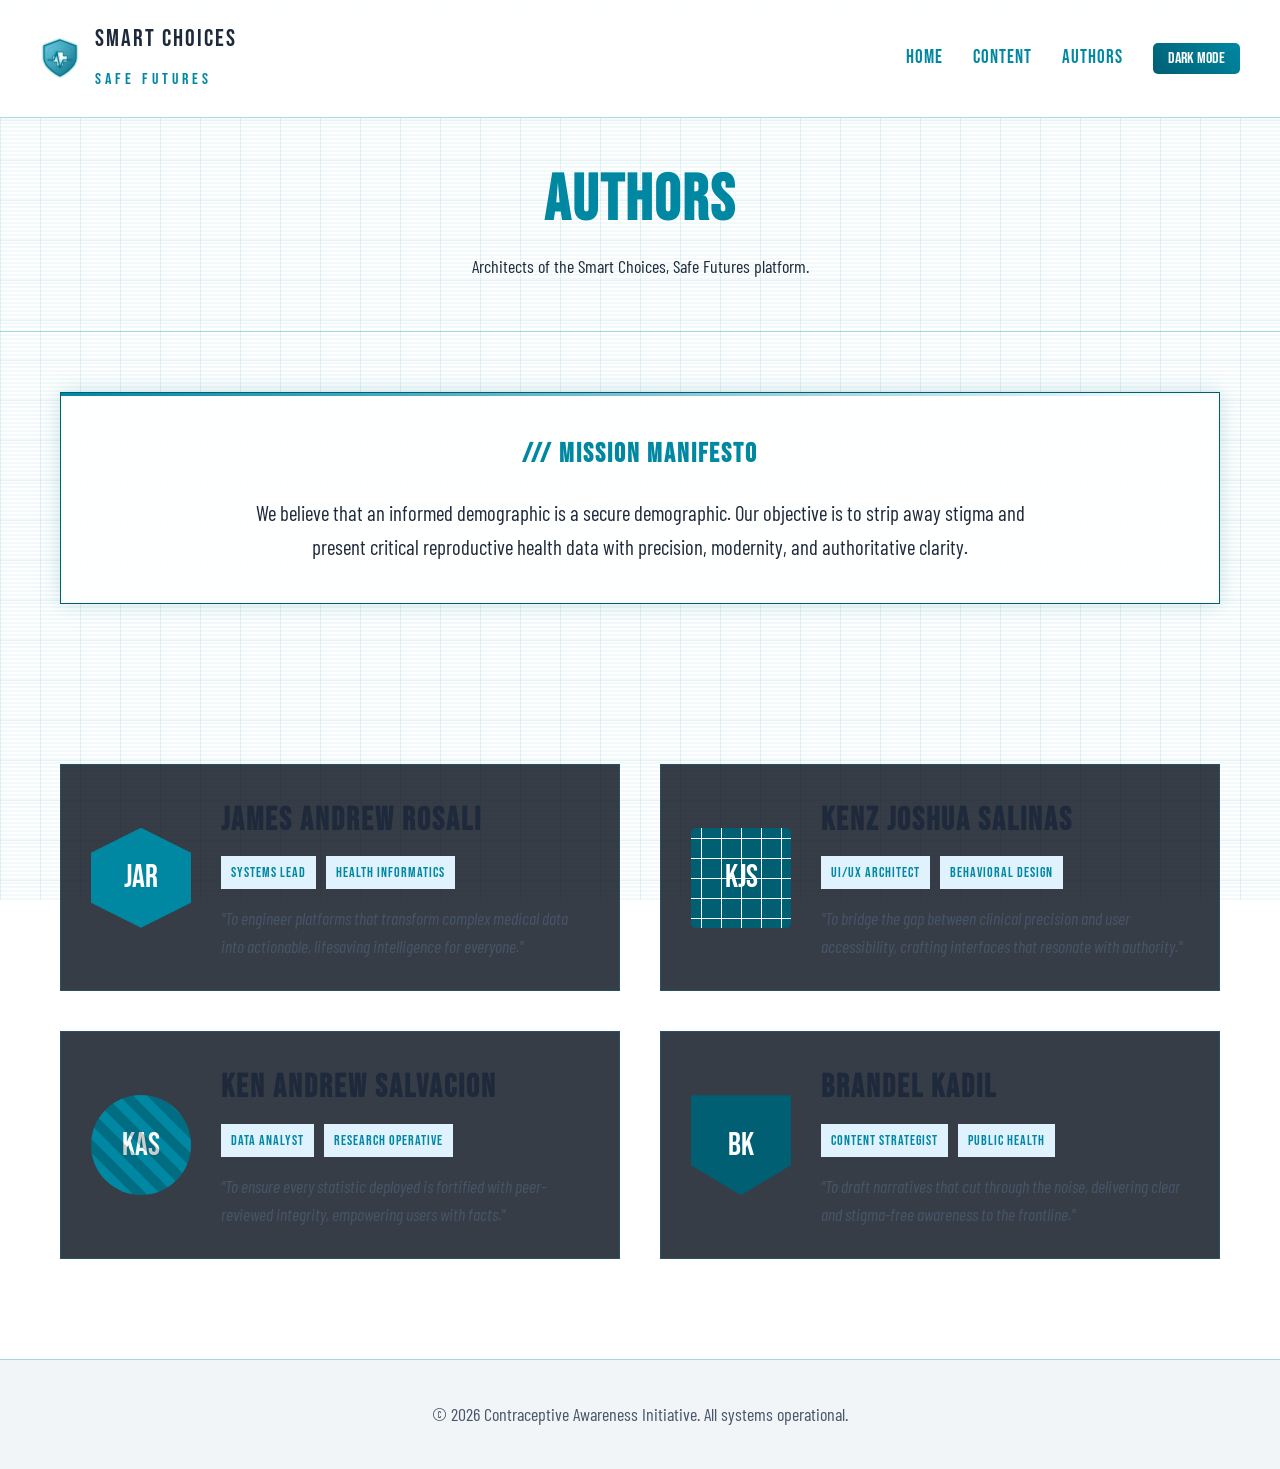
==== authors.html @ f2cb7732 "Initial commit: Contraceptive Awareness Platform with Light/Dark mode" ====
<!DOCTYPE html>
<html lang="en">
<head>
    <meta charset="UTF-8">
    <meta name="viewport" content="width=device-width, initial-scale=1.0">
    <title>Authors | Smart Choices, Safe Futures</title>
    <!-- Fonts -->
    <link rel="preconnect" href="https://fonts.googleapis.com">
    <link rel="preconnect" href="https://fonts.gstatic.com" crossorigin>
    <link href="https://fonts.googleapis.com/css2?family=Barlow+Condensed:wght@400;600;700&family=Bebas+Neue&display=swap" rel="stylesheet">
    
    <link rel="stylesheet" href="css/style.css">
    <link rel="stylesheet" href="css/authors.css">
    <link rel="icon" type="image/svg+xml" href="assets/logo-light.svg" id="favicon">
</head>
<body>
    <div class="bg-grid"></div>
    <div class="scanline"></div>

    <nav>
        <div class="brand">
            <img src="assets/logo-light.svg" alt="Smart Choices Logo" id="brand-logo">
            <span>SMART CHOICES<br><small style="color:var(--accent-cyan); font-size:1rem; letter-spacing: 4px;">SAFE FUTURES</small></span>
        </div>
        <div class="nav-links">
            <a href="index.html">Home</a>
            <a href="content.html">Content</a>
            <a href="authors.html">Authors</a>
            <button id="theme-toggle" class="btn-primary" style="padding: 5px 15px; font-size: 1rem; clip-path: none; border-radius: 5px;">Dark Mode</button>
        </div>
    </nav>

    <header class="page-header">
        <div class="container">
            <h1 class="page-title">Authors</h1>
            <p>Architects of the Smart Choices, Safe Futures platform.</p>
        </div>
    </header>

    <section class="manifesto-section">
        <div class="container">
            <div class="manifesto-box">
                <h2>/// Mission Manifesto</h2>
                <p>We believe that an informed demographic is a secure demographic. Our objective is to strip away stigma and present critical reproductive health data with precision, modernity, and authoritative clarity.</p>
            </div>
        </div>
    </section>

    <section class="team-section">
        <div class="container">
            <div class="grid-2">
                <!-- James -->
                <div class="author-card">
                    <div class="avatar avatar-hex">JAR</div>
                    <div class="author-info">
                        <h3>James Andrew Rosali</h3>
                        <div class="tags">
                            <span class="tag">Systems Lead</span>
                            <span class="tag">Health Informatics</span>
                        </div>
                        <p class="aspiration">"To engineer platforms that transform complex medical data into actionable, lifesaving intelligence for everyone."</p>
                    </div>
                </div>

                <!-- Kenz -->
                <div class="author-card">
                    <div class="avatar avatar-circuit">KJS</div>
                    <div class="author-info">
                        <h3>Kenz Joshua Salinas</h3>
                        <div class="tags">
                            <span class="tag">UI/UX Architect</span>
                            <span class="tag">Behavioral Design</span>
                        </div>
                        <p class="aspiration">"To bridge the gap between clinical precision and user accessibility, crafting interfaces that resonate with authority."</p>
                    </div>
                </div>

                <!-- Ken -->
                <div class="author-card">
                    <div class="avatar avatar-dna">KAS</div>
                    <div class="author-info">
                        <h3>Ken Andrew Salvacion</h3>
                        <div class="tags">
                            <span class="tag">Data Analyst</span>
                            <span class="tag">Research Operative</span>
                        </div>
                        <p class="aspiration">"To ensure every statistic deployed is fortified with peer-reviewed integrity, empowering users with facts."</p>
                    </div>
                </div>

                <!-- Brandel -->
                <div class="author-card">
                    <div class="avatar avatar-shield">BK</div>
                    <div class="author-info">
                        <h3>Brandel Kadil</h3>
                        <div class="tags">
                            <span class="tag">Content Strategist</span>
                            <span class="tag">Public Health</span>
                        </div>
                        <p class="aspiration">"To draft narratives that cut through the noise, delivering clear and stigma-free awareness to the frontline."</p>
                    </div>
                </div>

            </div>
        </div>
    </section>



    <footer>
        <div class="container">
            <p>&copy; 2026 Contraceptive Awareness Initiative. All systems operational.</p>
        </div>
    </footer>

    <script src="js/main.js"></script>
</body>
</html>
---- css/style.css ----
:root {
  --bg-color: #ffffff;
  --text-primary: #1e293b;
  --text-secondary: #475569;
  --accent-cyan: #0088a3;
  --accent-teal: #005f73;
  --accent-dark: #e0f2fe;
  --card-bg: rgba(255, 255, 255, 0.9);
  --border-color: rgba(0, 136, 163, 0.3);
  --error-color: #e11d48;
  
  --bg-grid-color: rgba(0, 136, 163, 0.1);
  --nav-bg: rgba(255, 255, 255, 0.9);
  --footer-bg: rgba(240, 244, 248, 0.9);
  
  --font-heading: 'Bebas Neue', sans-serif;
  --font-body: 'Barlow Condensed', sans-serif;
}

[data-theme="dark"] {
  --bg-color: #060D1A;
  --text-primary: #f0f4f8;
  --text-secondary: #8bacc4;
  --accent-cyan: #00e5ff;
  --accent-teal: #007c91;
  --accent-dark: #003b4d;
  --card-bg: rgba(6, 13, 26, 0.7);
  --border-color: rgba(0, 229, 255, 0.2);
  --error-color: #ff3366;
  
  --bg-grid-color: rgba(0, 229, 255, 0.05);
  --nav-bg: rgba(6, 13, 26, 0.8);
  --footer-bg: rgba(6, 13, 26, 0.9);
}

* {
  margin: 0;
  padding: 0;
  box-sizing: border-box;
}

body {
  font-family: var(--font-body);
  background-color: var(--bg-color);
  color: var(--text-primary);
  line-height: 1.6;
  font-size: 18px;
  overflow-x: hidden;
  position: relative;
}

/* Background Grid & Scanlines */
.bg-grid {
  position: fixed;
  top: 0;
  left: 0;
  width: 100vw;
  height: 100vh;
  background-image: 
    linear-gradient(var(--bg-grid-color) 1px, transparent 1px),
    linear-gradient(90deg, var(--bg-grid-color) 1px, transparent 1px);
  background-size: 40px 40px;
  z-index: -2;
  pointer-events: none;
}

.scanline {
  position: fixed;
  top: 0;
  left: 0;
  width: 100vw;
  height: 100vh;
  background: linear-gradient(
    to bottom,
    rgba(255, 255, 255, 0),
    rgba(255, 255, 255, 0) 50%,
    var(--bg-grid-color) 50%,
    var(--bg-grid-color)
  );
  background-size: 100% 4px;
  z-index: -1;
  pointer-events: none;
  animation: scan 10s linear infinite;
  opacity: 0.5;
}

@keyframes scan {
  from { background-position: 0 0; }
  to { background-position: 0 100vh; }
}

html {
  scroll-behavior: smooth;
}

h1, h2, h3, h4, h5, h6 {
  font-family: var(--font-heading);
  letter-spacing: 2px;
  text-transform: uppercase;
}

a {
  color: var(--accent-cyan);
  text-decoration: none;
  transition: all 0.3s ease;
}

a:hover {
  color: var(--text-primary);
  text-shadow: 0 0 10px var(--accent-cyan);
}

/* Navigation */
nav {
  position: fixed;
  top: 0;
  width: 100%;
  padding: 20px 40px;
  display: flex;
  justify-content: space-between;
  align-items: center;
  background: var(--nav-bg);
  backdrop-filter: blur(10px);
  border-bottom: 1px solid var(--border-color);
  z-index: 1000;
}

.brand {
  display: flex;
  align-items: center;
  gap: 15px;
}

.brand img {
  height: 40px;
}

.brand span {
  font-family: var(--font-heading);
  font-size: 1.5rem;
  letter-spacing: 2px;
  color: var(--text-primary);
}

.nav-links {
  display: flex;
  gap: 30px;
}

.nav-links a {
  font-family: var(--font-heading);
  font-size: 1.2rem;
  letter-spacing: 1px;
}

/* Buttons */
.btn-primary {
  display: inline-block;
  padding: 15px 30px;
  background: linear-gradient(45deg, var(--accent-teal), var(--accent-cyan));
  color: var(--bg-color);
  font-family: var(--font-heading);
  font-size: 1.2rem;
  text-transform: uppercase;
  border: none;
  cursor: pointer;
  clip-path: polygon(10px 0, 100% 0, 100% calc(100% - 10px), calc(100% - 10px) 100%, 0 100%, 0 10px);
  transition: all 0.3s ease;
}

.btn-primary:hover {
  background: linear-gradient(45deg, var(--accent-cyan), var(--text-primary));
  transform: translateY(-2px);
  box-shadow: 0 5px 15px rgba(0, 229, 255, 0.4);
  color: var(--bg-color);
}

/* Layout Utilities */
.container {
  max-width: 1200px;
  margin: 0 auto;
  padding: 0 20px;
}

section {
  padding: 100px 0;
}

/* Hero Section */
.hero {
  min-height: 100vh;
  display: flex;
  align-items: center;
  position: relative;
  border-bottom: 1px solid var(--border-color);
}

.hero-content {
  width: 50%;
  padding: 0 40px;
}

.hero h1 {
  font-size: 5rem;
  line-height: 1;
  margin-bottom: 20px;
  background: linear-gradient(to right, var(--text-primary), var(--accent-cyan));
  -webkit-background-clip: text;
  background-clip: text;
  -webkit-text-fill-color: transparent;
}

.hero p {
  font-size: 1.5rem;
  color: var(--text-secondary);
  margin-bottom: 40px;
  max-width: 500px;
}

.hero-stats {
  width: 50%;
  padding: 40px;
  display: grid;
  grid-template-columns: 1fr 1fr;
  gap: 20px;
}

.stat-card {
  background: var(--card-bg);
  border: 1px solid var(--border-color);
  padding: 30px;
  backdrop-filter: blur(5px);
  position: relative;
  overflow: hidden;
  clip-path: polygon(0 0, 100% 0, 100% calc(100% - 15px), calc(100% - 15px) 100%, 0 100%);
}

.stat-card::before {
  content: '';
  position: absolute;
  top: 0;
  left: 0;
  width: 4px;
  height: 100%;
  background: var(--accent-cyan);
}

.stat-number {
  font-family: var(--font-heading);
  font-size: 4rem;
  color: var(--accent-cyan);
  line-height: 1;
  margin-bottom: 10px;
}

.stat-label {
  text-transform: uppercase;
  color: var(--text-secondary);
  font-weight: bold;
  letter-spacing: 1px;
}

/* Scroll Indicator */
.scroll-indicator {
  position: absolute;
  bottom: 0px;
  left: 50%;
  transform: translateX(-50%);
  display: flex;
  flex-direction: column;
  align-items: center;
  cursor: pointer;
  z-index: 10;
  padding: 20px;
}
.scroll-indicator span {
  display: block;
  width: 20px;
  height: 20px;
  border-bottom: 3px solid var(--accent-cyan);
  border-right: 3px solid var(--accent-cyan);
  transform: rotate(45deg);
  margin: -5px;
  animation: scrollAnim 2s infinite;
}
.scroll-indicator span:nth-child(2) {
  animation-delay: -0.2s;
}
.scroll-indicator span:nth-child(3) {
  animation-delay: -0.4s;
}
@keyframes scrollAnim {
  0% { opacity: 0; transform: rotate(45deg) translate(-20px, -20px); }
  50% { opacity: 1; }
  100% { opacity: 0; transform: rotate(45deg) translate(20px, 20px); }
}

/* Ticker */
.ticker-wrap {
  width: 100%;
  overflow: hidden;
  background: var(--accent-cyan);
  color: var(--bg-color);
  padding: 10px 0;
  border-top: 1px solid var(--border-color);
  border-bottom: 1px solid var(--border-color);
}

.ticker {
  display: flex;
  white-space: nowrap;
  animation: ticker 25s linear infinite;
}

.ticker-item {
  font-family: var(--font-heading);
  font-size: 1.2rem;
  padding: 0 40px;
  display: inline-block;
}

@keyframes ticker {
  0% { transform: translateX(0); }
  100% { transform: translateX(-50%); }
}

/* Pull Quote */
.pull-quote-section {
  text-align: center;
  background: radial-gradient(circle at center, var(--accent-dark), transparent 70%);
}

.pull-quote {
  font-size: 2.5rem;
  font-family: var(--font-heading);
  color: var(--accent-cyan);
  max-width: 800px;
  margin: 0 auto;
  position: relative;
}

.pull-quote::before, .pull-quote::after {
  content: '"';
  opacity: 0.2;
}

/* Page Layouts: Content & Authors */
.page-header {
  padding-top: 150px;
  padding-bottom: 50px;
  text-align: center;
  border-bottom: 1px solid var(--border-color);
}

.page-title {
  font-size: 4rem;
  color: var(--accent-cyan);
}

/* Footer */
footer {
  border-top: 1px solid var(--border-color);
  padding: 40px 0;
  text-align: center;
  color: var(--text-secondary);
  background: var(--footer-bg);
}

/* General Layout Utilities */
.grid-2 { display: grid; grid-template-columns: 1fr 1fr; gap: 40px; }
.grid-3 { display: grid; grid-template-columns: repeat(3, 1fr); gap: 30px; }
.grid-4 { display: grid; grid-template-columns: repeat(4, 1fr); gap: 20px; }

/* Responsive adjustments */
@media (max-width: 992px) {
  .hero { flex-direction: column; justify-content: center; text-align: center; padding-top: 100px; }
  .hero-content, .hero-stats { width: 100%; padding: 20px; }
  .nav-links { display: none; } /* Simple approach for mobile nav for now */
}

/* Lightbox Modal */
.lightbox-modal {
  display: none;
  position: fixed;
  z-index: 9999;
  left: 0;
  top: 0;
  width: 100vw;
  height: 100vh;
  background-color: rgba(6, 13, 26, 0.95);
  align-items: center;
  justify-content: center;
  overflow: hidden;
  backdrop-filter: blur(10px);
}
.lightbox-modal.active {
  display: flex;
}
.lightbox-content {
  max-width: 90vw;
  max-height: 90vh;
  border: 2px solid var(--accent-cyan);
  box-shadow: 0 0 30px rgba(0, 229, 255, 0.3);
  animation: zoomIn 0.3s ease;
  object-fit: contain;
}
.lightbox-close {
  position: absolute;
  top: 30px;
  right: 40px;
  color: var(--accent-cyan);
  font-size: 4rem;
  font-family: var(--font-heading);
  cursor: pointer;
  transition: color 0.3s;
  line-height: 1;
}
.lightbox-close:hover {
  color: var(--text-primary);
}
@keyframes zoomIn {
  from { transform: scale(0.95); opacity: 0; }
  to { transform: scale(1); opacity: 1; }
}

/* Infographics Grid */
.infographics-grid {
  display: grid;
  grid-template-columns: repeat(auto-fit, minmax(280px, 1fr));
  gap: 40px;
}
.infographics-grid img {
  width: 100%;
  height: auto;
  border: 1px solid rgba(0, 229, 255, 0.3);
  border-radius: 5px;
  cursor: pointer;
  transition: transform 0.3s ease, box-shadow 0.3s ease, border-color 0.3s ease;
  box-shadow: 0 5px 15px rgba(0, 0, 0, 0.5);
}
.infographics-grid img:hover {
  transform: translateY(-10px);
  box-shadow: 0 20px 40px rgba(0, 229, 255, 0.2);
  border-color: var(--accent-cyan);
}
---- css/authors.css ----
/* Authors Page Specific Styles */
.manifesto-section {
  padding: 60px 0;
  text-align: center;
}
.manifesto-box {
  background: var(--card-bg);
  border: 1px solid var(--accent-teal);
  padding: 40px;
  position: relative;
  box-shadow: 0 0 20px rgba(0, 124, 145, 0.2);
}
.manifesto-box::before {
  content: '';
  position: absolute;
  top: 0; left: 0;
  width: 100%; height: 3px;
  background: linear-gradient(90deg, var(--accent-cyan), transparent);
}
.manifesto-box h2 {
  color: var(--accent-cyan);
  margin-bottom: 20px;
}
.manifesto-box p {
  font-size: 1.3rem;
  max-width: 800px;
  margin: 0 auto;
  color: var(--text-primary);
}

.author-card {
  background: rgba(6, 13, 26, 0.8);
  border: 1px solid var(--border-color);
  padding: 30px;
  display: flex;
  align-items: center;
  gap: 30px;
  transition: transform 0.3s ease, box-shadow 0.3s ease;
}
.author-card:hover {
  transform: translateY(-5px);
  box-shadow: 0 10px 20px rgba(0, 229, 255, 0.1);
  border-color: var(--accent-cyan);
}

/* Generative Avatars via CSS */
.avatar {
  width: 100px;
  height: 100px;
  flex-shrink: 0;
  display: flex;
  align-items: center;
  justify-content: center;
  font-family: var(--font-heading);
  font-size: 2rem;
  color: var(--bg-color);
}

.avatar-hex {
  background: var(--accent-cyan);
  clip-path: polygon(50% 0%, 100% 25%, 100% 75%, 50% 100%, 0% 75%, 0% 25%);
}

.avatar-circuit {
  background: var(--accent-teal);
  border-radius: 5px;
  background-image: 
    linear-gradient(90deg, transparent 50%, var(--bg-color) 50%, var(--bg-color) 55%, transparent 55%),
    linear-gradient(transparent 50%, var(--bg-color) 50%, var(--bg-color) 55%, transparent 55%);
  background-size: 20px 20px;
}

.avatar-dna {
  background: var(--accent-cyan);
  border-radius: 50%;
  position: relative;
  overflow: hidden;
}
.avatar-dna::after {
  content: '';
  position: absolute;
  width: 100%; height: 100%;
  background: repeating-linear-gradient(45deg, transparent, transparent 10px, rgba(0,0,0,0.2) 10px, rgba(0,0,0,0.2) 20px);
}

.avatar-shield {
  background: var(--accent-teal);
  clip-path: polygon(50% 0%, 100% 0, 100% 70%, 50% 100%, 0 70%, 0 0);
}

.author-info h3 {
  font-size: 2rem;
  color: var(--text-primary);
  margin-bottom: 10px;
}
.tags {
  display: flex;
  gap: 10px;
  margin-bottom: 15px;
}
.tag {
  background: var(--accent-dark);
  color: var(--accent-cyan);
  padding: 5px 10px;
  font-size: 0.9rem;
  font-family: var(--font-heading);
  letter-spacing: 1px;
}
.aspiration {
  font-size: 1.1rem;
  color: var(--text-secondary);
  font-style: italic;
}

/* Timeline */
.timeline {
  position: relative;
  max-width: 800px;
  margin: 0 auto;
}
.timeline::after {
  content: '';
  position: absolute;
  width: 2px;
  background-color: var(--border-color);
  top: 0; bottom: 0; left: 50%;
  margin-left: -1px;
}
.timeline-item {
  padding: 20px 40px;
  position: relative;
  background-color: inherit;
  width: 50%;
}
.timeline-item:nth-child(odd) { left: 0; text-align: right; }
.timeline-item:nth-child(even) { left: 50%; }

.timeline-item::after {
  content: '';
  position: absolute;
  width: 15px; height: 15px;
  right: -8px; background-color: var(--accent-cyan);
  border: 4px solid var(--bg-color);
  top: 25px; border-radius: 50%; z-index: 1;
}
.timeline-item:nth-child(even)::after { left: -8px; }

.timeline-date {
  font-family: var(--font-heading);
  color: var(--accent-cyan);
  font-size: 1.5rem;
  margin-bottom: 5px;
}
.timeline-content {
  padding: 15px;
  background: var(--card-bg);
  border: 1px solid var(--border-color);
  color: var(--text-primary);
}

@media (max-width: 768px) {
  .author-card { flex-direction: column; text-align: center; }
  .timeline::after { left: 31px; }
  .timeline-item { width: 100%; padding-left: 70px; padding-right: 25px; text-align: left; }
  .timeline-item:nth-child(odd), .timeline-item:nth-child(even) { left: 0; }
  .timeline-item::after { left: 22px; }
}
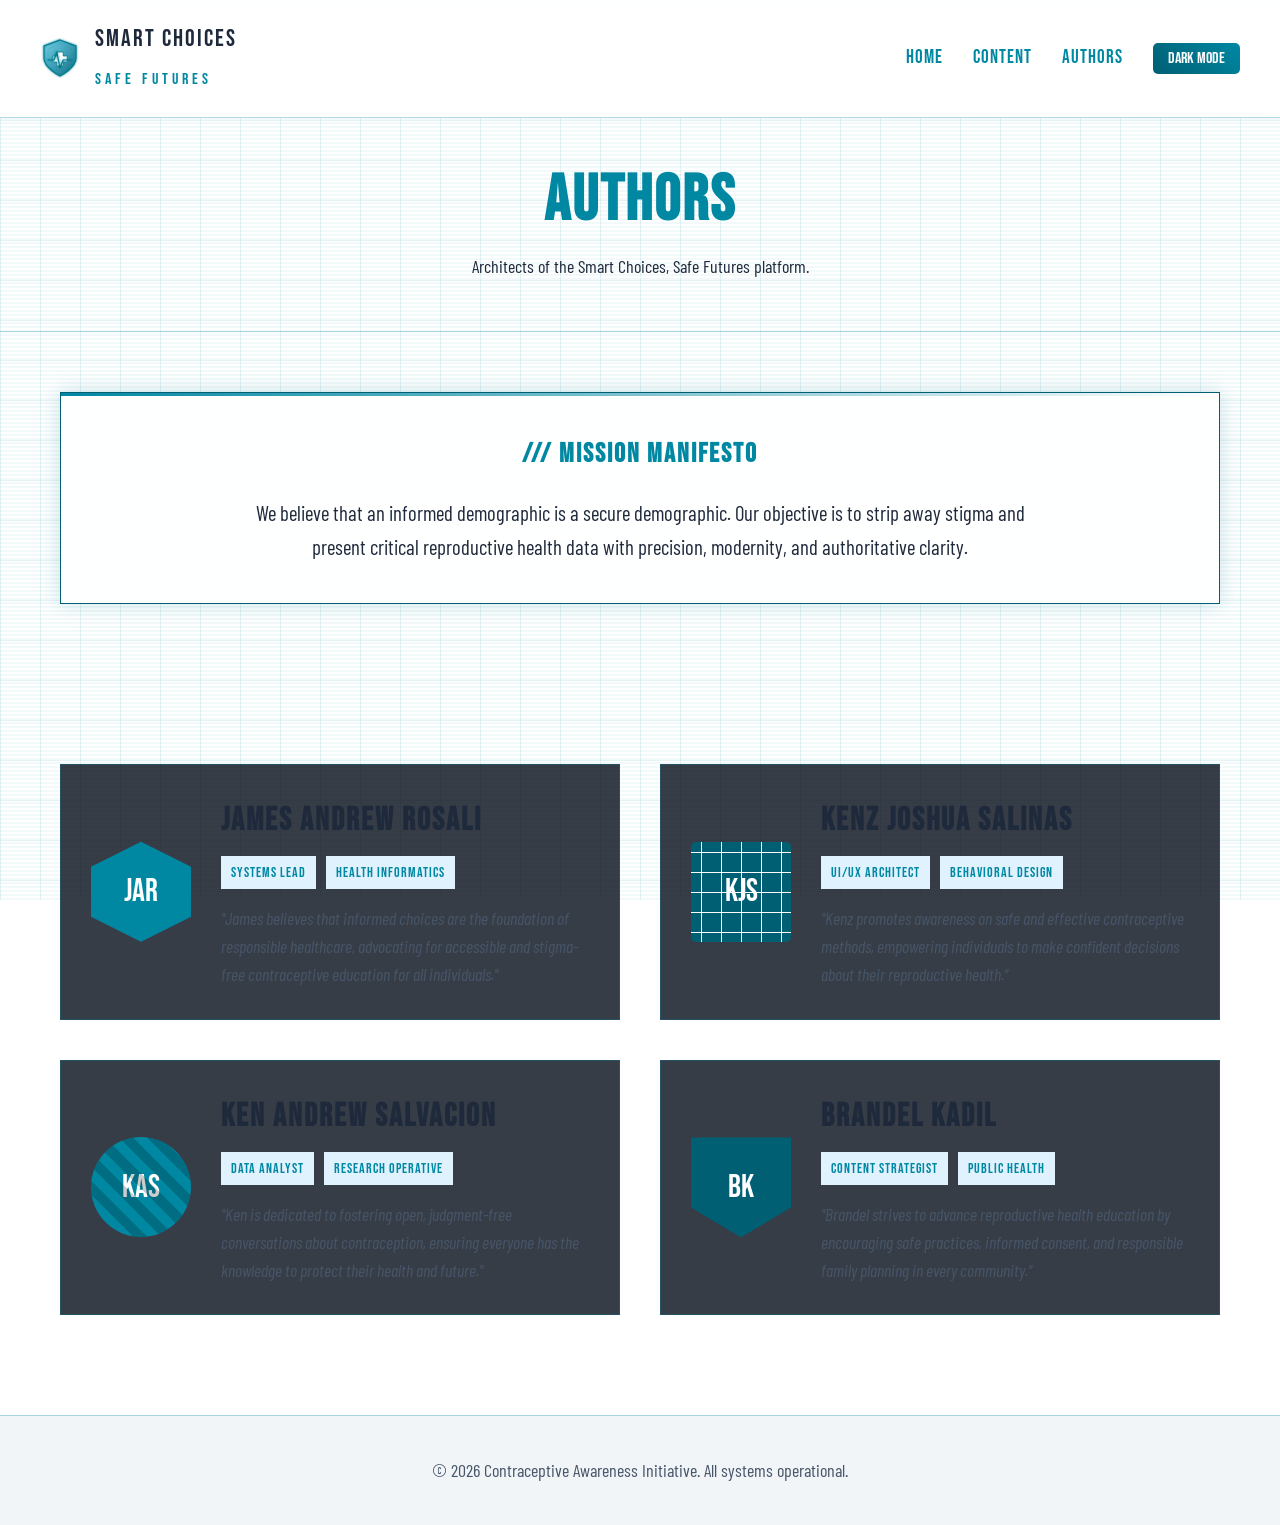
==== commit 57256def: "Update author mission statements" ====
--- a/authors.html
+++ b/authors.html
@@ -58,7 +58,7 @@
                             <span class="tag">Systems Lead</span>
                             <span class="tag">Health Informatics</span>
                         </div>
-                        <p class="aspiration">"To engineer platforms that transform complex medical data into actionable, lifesaving intelligence for everyone."</p>
+                        <p class="aspiration">"James believes that informed choices are the foundation of responsible healthcare, advocating for accessible and stigma-free contraceptive education for all individuals."</p>
                     </div>
                 </div>
 
@@ -71,7 +71,7 @@
                             <span class="tag">UI/UX Architect</span>
                             <span class="tag">Behavioral Design</span>
                         </div>
-                        <p class="aspiration">"To bridge the gap between clinical precision and user accessibility, crafting interfaces that resonate with authority."</p>
+                        <p class="aspiration">"Kenz promotes awareness on safe and effective contraceptive methods, empowering individuals to make confident decisions about their reproductive health."</p>
                     </div>
                 </div>
 
@@ -84,7 +84,7 @@
                             <span class="tag">Data Analyst</span>
                             <span class="tag">Research Operative</span>
                         </div>
-                        <p class="aspiration">"To ensure every statistic deployed is fortified with peer-reviewed integrity, empowering users with facts."</p>
+                        <p class="aspiration">"Ken is dedicated to fostering open, judgment-free conversations about contraception, ensuring everyone has the knowledge to protect their health and future."</p>
                     </div>
                 </div>
 
@@ -97,7 +97,7 @@
                             <span class="tag">Content Strategist</span>
                             <span class="tag">Public Health</span>
                         </div>
-                        <p class="aspiration">"To draft narratives that cut through the noise, delivering clear and stigma-free awareness to the frontline."</p>
+                        <p class="aspiration">"Brandel strives to advance reproductive health education by encouraging safe practices, informed consent, and responsible family planning in every community."</p>
                     </div>
                 </div>
 
